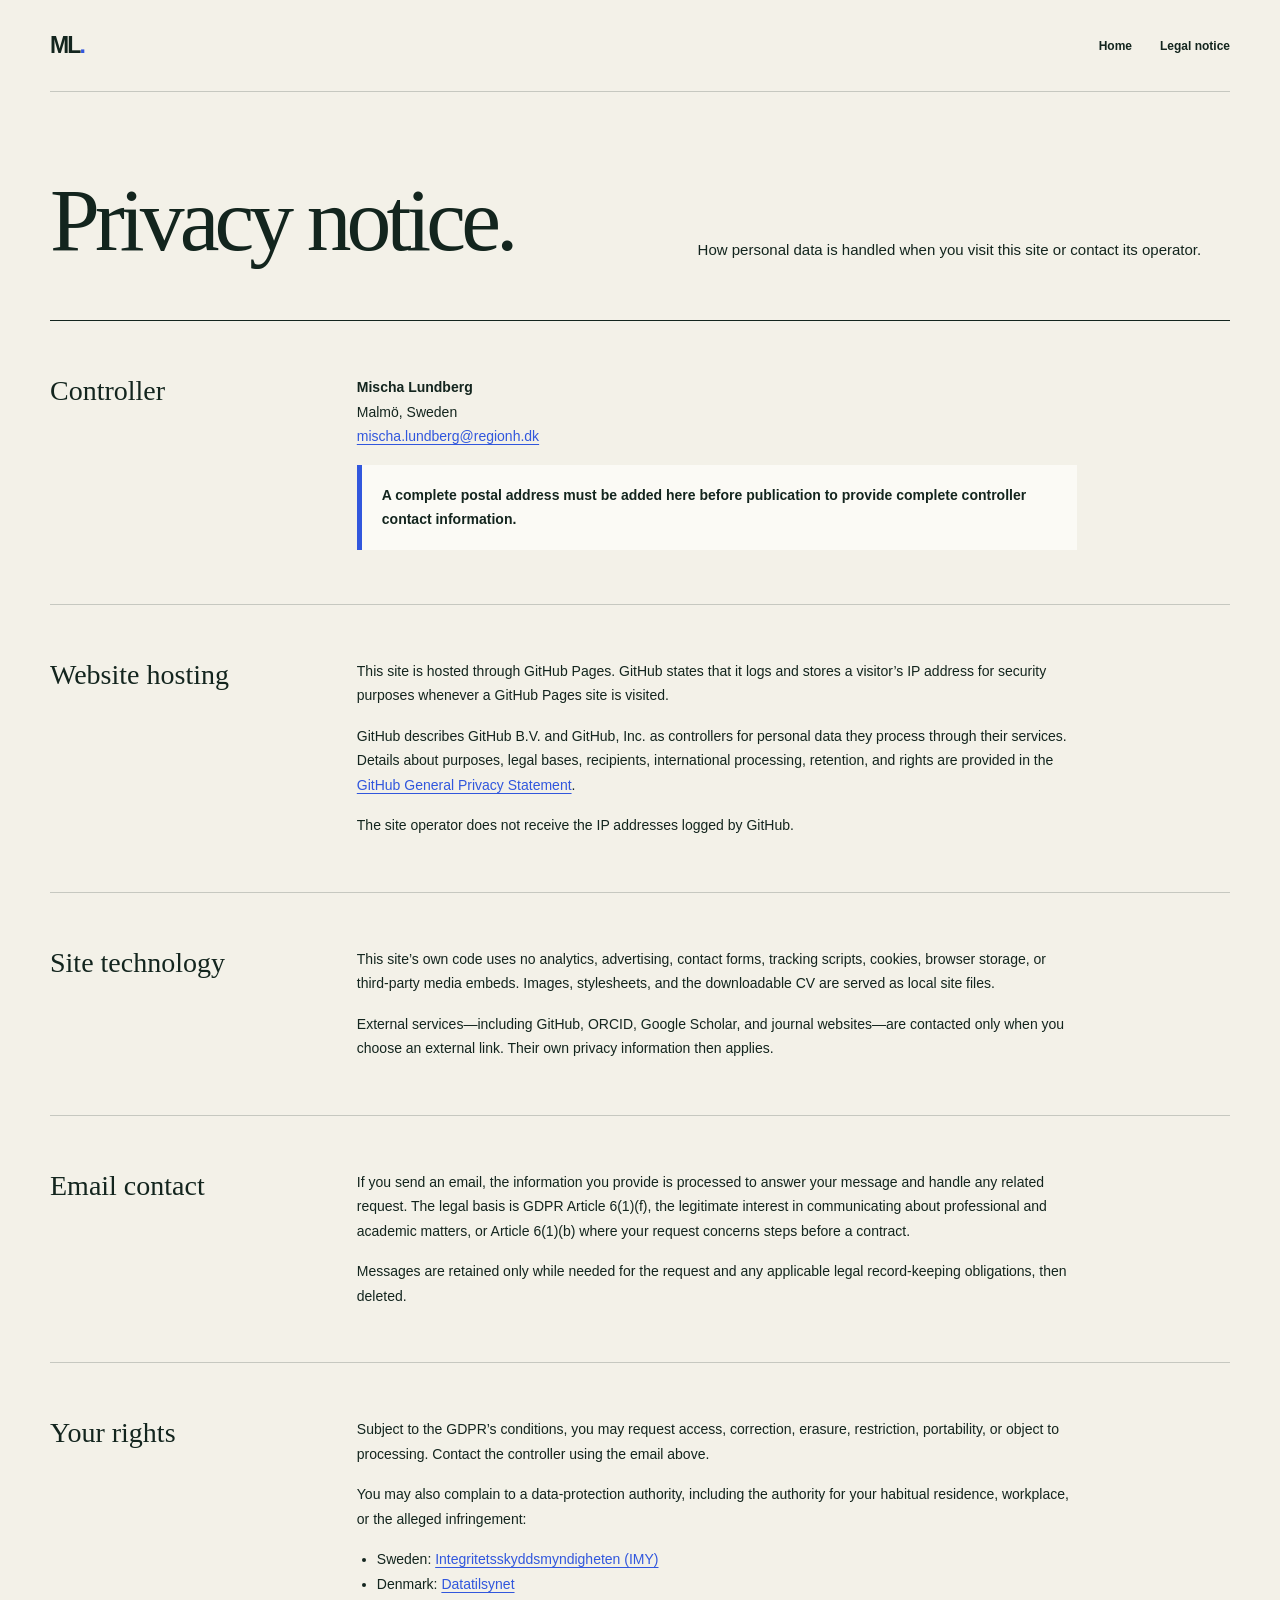
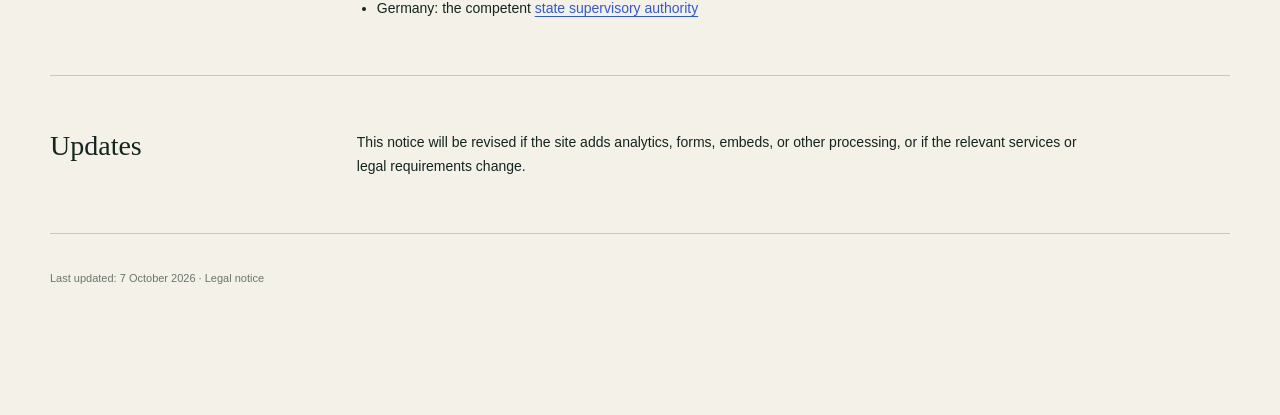
==== privacy.html @ 3fedbc3c "Updated to also include GDPR regulations." ====
<!doctype html>
<html lang="en">
  <head>
    <meta charset="utf-8">
    <meta name="viewport" content="width=device-width, initial-scale=1">
    <title>Privacy Notice | Mischa Lundberg</title>
    <meta name="description" content="Privacy information for Mischa Lundberg’s personal academic website.">
    <link rel="icon" href="mischa-lundberg.png">
    <link rel="stylesheet" href="styles.css">
  </head>
  <body>
    <main>
      <header class="site-header shell">
        <a class="wordmark" href="index.html" aria-label="Mischa Lundberg, home">ML<span>.</span></a>
        <nav aria-label="Legal navigation"><a href="index.html">Home</a><a href="legal.html">Legal notice</a></nav>
      </header>

      <article class="legal-main shell">
        <header class="legal-hero">
          <h1>Privacy notice.</h1>
          <p>How personal data is handled when you visit this site or contact its operator.</p>
        </header>

        <section class="legal-grid">
          <h2>Controller</h2>
          <div class="legal-copy">
            <address><strong>Mischa Lundberg</strong><br>Malmö, Sweden<br><a href="mailto:mischa.lundberg@regionh.dk">mischa.lundberg@regionh.dk</a></address>
            <p class="legal-alert">A complete postal address must be added here before publication to provide complete controller contact information.</p>
          </div>
        </section>

        <section class="legal-grid">
          <h2>Website hosting</h2>
          <div class="legal-copy">
            <p>This site is hosted through GitHub Pages. GitHub states that it logs and stores a visitor’s IP address for security purposes whenever a GitHub Pages site is visited.</p>
            <p>GitHub describes GitHub B.V. and GitHub, Inc. as controllers for personal data they process through their services. Details about purposes, legal bases, recipients, international processing, retention, and rights are provided in the <a href="https://docs.github.com/en/site-policy/privacy-policies/github-general-privacy-statement">GitHub General Privacy Statement</a>.</p>
            <p>The site operator does not receive the IP addresses logged by GitHub.</p>
          </div>
        </section>

        <section class="legal-grid">
          <h2>Site technology</h2>
          <div class="legal-copy">
            <p>This site’s own code uses no analytics, advertising, contact forms, tracking scripts, cookies, browser storage, or third-party media embeds. Images, stylesheets, and the downloadable CV are served as local site files.</p>
            <p>External services—including GitHub, ORCID, Google Scholar, and journal websites—are contacted only when you choose an external link. Their own privacy information then applies.</p>
          </div>
        </section>

        <section class="legal-grid">
          <h2>Email contact</h2>
          <div class="legal-copy">
            <p>If you send an email, the information you provide is processed to answer your message and handle any related request. The legal basis is GDPR Article 6(1)(f), the legitimate interest in communicating about professional and academic matters, or Article 6(1)(b) where your request concerns steps before a contract.</p>
            <p>Messages are retained only while needed for the request and any applicable legal record-keeping obligations, then deleted.</p>
          </div>
        </section>

        <section class="legal-grid">
          <h2>Your rights</h2>
          <div class="legal-copy">
            <p>Subject to the GDPR’s conditions, you may request access, correction, erasure, restriction, portability, or object to processing. Contact the controller using the email above.</p>
            <p>You may also complain to a data-protection authority, including the authority for your habitual residence, workplace, or the alleged infringement:</p>
            <ul>
              <li>Sweden: <a href="https://www.imy.se/en/">Integritetsskyddsmyndigheten (IMY)</a></li>
              <li>Denmark: <a href="https://www.datatilsynet.dk/english/">Datatilsynet</a></li>
              <li>Germany: the competent <a href="https://www.baden-wuerttemberg.datenschutz.de/die-landesbeauftragten-fur-den-datenschutz-uebersicht/">state supervisory authority</a></li>
            </ul>
          </div>
        </section>

        <section class="legal-grid">
          <h2>Updates</h2>
          <div class="legal-copy"><p>This notice will be revised if the site adds analytics, forms, embeds, or other processing, or if the relevant services or legal requirements change.</p></div>
        </section>

        <p class="legal-meta">Last updated: 7 October 2026 · <a href="legal.html">Legal notice</a></p>
      </article>
    </main>
  </body>
</html>
---- styles.css ----
:root {
  --ink: #13251e;
  --paper: #f3f1e8;
  --white: #fbfaf5;
  --blue: #3157dd;
  --mint: #bde8c7;
  --line: rgba(19, 37, 30, 0.2);
}

* { box-sizing: border-box; }
html { scroll-behavior: smooth; }
body {
  margin: 0;
  background: var(--paper);
  color: var(--ink);
  font-family: Arial, Helvetica, sans-serif;
  -webkit-font-smoothing: antialiased;
}
a { color: inherit; text-decoration: none; }
.shell { width: min(1180px, calc(100% - 64px)); margin-inline: auto; }

.site-header {
  height: 92px;
  display: flex;
  align-items: center;
  justify-content: space-between;
  border-bottom: 1px solid var(--line);
}
.wordmark {
  font: 700 23px/1 Arial, sans-serif;
  letter-spacing: -0.08em;
}
.wordmark span { color: var(--blue); }
nav { display: flex; gap: 28px; font-size: 12px; font-weight: 700; }
nav a { transition: color .2s ease; }
nav a:hover { color: var(--blue); }

.hero {
  min-height: 690px;
  display: grid;
  grid-template-columns: minmax(0, 1fr) 365px;
  gap: 8vw;
  align-items: center;
  padding-block: 72px 88px;
}
.eyebrow {
  display: flex;
  align-items: center;
  gap: 10px;
  margin: 0 0 26px;
  font-size: 11px;
  line-height: 1;
  font-weight: 800;
  letter-spacing: .15em;
  text-transform: uppercase;
}
.eyebrow span { width: 28px; height: 2px; background: var(--blue); }
.hero h1 {
  margin: 0;
  font-family: Georgia, "Times New Roman", serif;
  font-size: clamp(58px, 6.8vw, 96px);
  font-weight: 400;
  line-height: .91;
  letter-spacing: -.055em;
}
.hero h1 em { color: var(--blue); }
.hero-intro {
  max-width: 610px;
  margin: 35px 0 0;
  font-size: 18px;
  line-height: 1.6;
}
.hero-actions { display: flex; flex-wrap: wrap; gap: 12px; margin-top: 34px; }
.button {
  min-height: 50px;
  display: inline-flex;
  align-items: center;
  justify-content: center;
  gap: 18px;
  padding: 0 20px;
  border: 1px solid var(--ink);
  font-size: 12px;
  font-weight: 800;
  transition: transform .2s ease, background .2s ease, color .2s ease;
}
.button:hover { transform: translateY(-2px); }
.button-primary { background: var(--ink); color: var(--white); }
.button-primary:hover { background: var(--blue); border-color: var(--blue); }
.button-ghost:hover { background: var(--white); }
.profile-card { align-self: stretch; display: flex; flex-direction: column; justify-content: center; }
.portrait-wrap {
  position: relative;
  margin-left: 26px;
  border: 1px solid var(--ink);
  background: var(--mint);
  box-shadow: -26px 26px 0 var(--blue);
}
.portrait-wrap img {
  display: block;
  width: 100%;
  height: auto;
  aspect-ratio: 1;
  object-fit: cover;
  mix-blend-mode: multiply;
  filter: grayscale(1) contrast(1.06);
}
.portrait-index {
  position: absolute;
  right: 12px;
  top: 12px;
  background: var(--paper);
  padding: 7px 9px;
  font-size: 10px;
  font-weight: 800;
  letter-spacing: .1em;
}
.profile-meta { margin: 54px 0 0 26px; display: grid; grid-template-columns: 1fr 1.55fr; gap: 16px; }
.profile-meta div { border-top: 1px solid var(--ink); padding-top: 10px; }
.profile-meta span { display: block; margin-bottom: 7px; font-size: 9px; font-weight: 800; letter-spacing: .12em; text-transform: uppercase; opacity: .55; }
.profile-meta strong { display: block; font-size: 12px; line-height: 1.45; }

.statement-band { overflow: hidden; background: var(--blue); color: white; }
.statement-inner { min-height: 86px; display: flex; align-items: center; justify-content: space-between; gap: 25px; }
.statement-inner p { margin: 0; font-family: Georgia, serif; font-size: clamp(20px, 2.3vw, 31px); font-style: italic; white-space: nowrap; }
.statement-inner span { color: var(--mint); }

.research-section {
  display: grid;
  grid-template-columns: .8fr 1.2fr;
  gap: 7vw;
  align-items: center;
  padding-block: 118px 124px;
  border-bottom: 1px solid var(--line);
}
.research-copy h2 {
  margin: 0;
  font: 400 clamp(42px, 4.8vw, 65px)/1.02 Georgia, serif;
  letter-spacing: -.045em;
}
.research-copy > p:not(.eyebrow) { max-width: 540px; font-size: 14px; line-height: 1.75; }
.research-copy .research-lead { margin-top: 32px; font-size: 18px !important; line-height: 1.55 !important; }
.research-links { display: flex; gap: 24px; margin-top: 32px; }
.research-links a { border-bottom: 1px solid; padding-bottom: 4px; font-size: 11px; font-weight: 800; }
.research-links a:hover { color: var(--blue); }
.research-visual { margin: 0; }
.research-visual img {
  display: block;
  width: 100%;
  height: auto;
  border: 1px solid var(--ink);
  box-shadow: 18px 18px 0 var(--mint);
}
.research-visual figcaption {
  margin-top: 28px;
  font-size: 9px;
  font-weight: 800;
  letter-spacing: .1em;
  text-transform: uppercase;
  opacity: .55;
}

.work-section { padding-block: 118px 126px; }
.section-heading { display: grid; grid-template-columns: 1.5fr 1fr; gap: 12vw; align-items: end; margin-bottom: 62px; }
.section-heading h2, .about-copy h2 { margin: 0; font-family: Georgia, serif; font-size: clamp(42px, 5vw, 68px); font-weight: 400; line-height: 1.02; letter-spacing: -.04em; }
.section-heading > p { margin: 0; font-size: 16px; line-height: 1.6; }
.project-list { border-top: 1px solid var(--ink); }
.project-row {
  display: grid;
  grid-template-columns: 52px 1fr 320px 32px;
  gap: 22px;
  align-items: center;
  padding: 34px 10px 34px 0;
  border-bottom: 1px solid var(--ink);
  transition: background .22s ease, padding .22s ease;
}
.project-row:hover { background: var(--white); padding-left: 16px; }
.project-number { align-self: start; padding-top: 7px; font-size: 10px; font-weight: 800; color: var(--blue); }
.project-main h3 { margin: 0 0 8px; font: 400 29px/1.1 Georgia, serif; }
.project-main p { max-width: 600px; margin: 0; font-size: 13px; line-height: 1.55; opacity: .72; }
.project-tags { display: flex; justify-content: flex-end; flex-wrap: wrap; gap: 7px; }
.project-tags span { border: 1px solid var(--line); border-radius: 99px; padding: 7px 10px; font-size: 9px; font-weight: 800; letter-spacing: .05em; text-transform: uppercase; }
.project-arrow { font-size: 21px; text-align: right; transition: transform .2s ease; }
.project-row:hover .project-arrow { transform: translate(3px, -3px); color: var(--blue); }
.all-work-link { display: inline-flex; gap: 12px; margin-top: 30px; border-bottom: 1px solid; padding-bottom: 4px; font-size: 12px; font-weight: 800; }

.publications-section { background: var(--blue); color: white; padding-block: 118px 126px; }
.publications-heading { margin-bottom: 58px; }
.publications-heading h2 { color: white; }
.publications-heading .eyebrow span { background: var(--mint); }
.publications-heading > p { color: rgba(255,255,255,.76); }
.publication-list { border-top: 1px solid rgba(255,255,255,.55); }
.publication-row {
  display: grid;
  grid-template-columns: 62px minmax(0, 1fr) 220px 32px;
  gap: 22px;
  align-items: center;
  padding: 27px 10px 27px 0;
  border-bottom: 1px solid rgba(255,255,255,.55);
  transition: background .2s ease, padding .2s ease;
}
.publication-row:hover { background: rgba(255,255,255,.08); padding-left: 14px; }
.publication-row.featured { background: var(--mint); color: var(--ink); border-color: var(--ink); padding-inline: 14px 10px; }
.publication-row.featured + .publication-row { border-top-color: var(--ink); }
.publication-year { align-self: start; padding-top: 5px; font-size: 10px; font-weight: 800; letter-spacing: .08em; }
.publication-main h3 { margin: 6px 0 9px; font: 400 23px/1.16 Georgia, serif; }
.publication-main p { margin: 0; font-size: 11px; line-height: 1.55; opacity: .72; }
.author-badge {
  display: inline-block;
  border: 1px solid currentColor;
  border-radius: 99px;
  padding: 5px 8px;
  font-size: 8px;
  font-weight: 900;
  letter-spacing: .08em;
  text-transform: uppercase;
}
.publication-journal { font-size: 11px; line-height: 1.45; opacity: .78; }
.publication-arrow { font-size: 19px; text-align: right; }
.all-publications-link { display: inline-flex; gap: 12px; margin-top: 30px; border-bottom: 1px solid; padding-bottom: 4px; font-size: 12px; font-weight: 800; }

.about-section { background: var(--ink); color: var(--white); padding-block: 118px 132px; }
.about-grid { display: grid; grid-template-columns: 1fr 3fr; gap: 9vw; }
.eyebrow.light span { background: var(--mint); }
.about-index { margin-top: 220px; color: var(--mint); font-size: 10px; font-weight: 800; letter-spacing: .12em; }
.about-copy h2 { max-width: 850px; color: var(--mint); }
.about-detail { max-width: 680px; margin: 58px 0 0 auto; display: grid; grid-template-columns: 1fr 1fr; gap: 42px; }
.about-detail p { margin: 0; font-size: 14px; line-height: 1.75; color: rgba(255,255,255,.75); }
.contact-list { display: grid; gap: 14px; align-content: start; }
.contact-list a { display: flex; justify-content: space-between; gap: 12px; border-bottom: 1px solid rgba(255,255,255,.35); padding-bottom: 10px; font-size: 11px; font-weight: 800; }
.contact-list a:hover { color: var(--mint); }
.contact-list span { font-weight: 400; opacity: .72; }

.site-footer { min-height: 150px; display: grid; grid-template-columns: 1fr auto 70px; gap: 38px; align-items: center; }
.site-footer p { margin: 0; font-size: 15px; font-weight: 800; }
.site-footer > div > span { display: block; margin-top: 5px; font-size: 10px; opacity: .58; text-transform: uppercase; letter-spacing: .08em; }
.footer-links { display: flex; flex-wrap: wrap; justify-content: flex-end; gap: 14px 24px; font-size: 11px; font-weight: 800; }
.footer-links a:hover { color: var(--blue); }
.copyright { text-align: right; font-size: 10px !important; opacity: .5; }

.legal-main { padding-block: 86px 120px; }
.legal-hero { display: grid; grid-template-columns: 1fr 1fr; gap: 9vw; align-items: end; padding-bottom: 58px; border-bottom: 1px solid var(--ink); }
.legal-hero h1 { max-width: 720px; margin: 0; font: 400 clamp(52px, 7vw, 92px)/.94 Georgia, serif; letter-spacing: -.055em; }
.legal-hero > p { margin: 0; font-size: 15px; line-height: 1.7; }
.legal-grid { display: grid; grid-template-columns: 230px minmax(0, 720px); gap: 6vw; padding-block: 54px; border-bottom: 1px solid var(--line); }
.legal-grid h2 { margin: 0; font: 400 28px/1.15 Georgia, serif; }
.legal-copy { display: grid; gap: 16px; }
.legal-copy h3 { margin: 18px 0 0; font: 700 15px/1.4 Arial, sans-serif; }
.legal-copy p, .legal-copy li, .legal-copy address { margin: 0; font-size: 14px; line-height: 1.75; font-style: normal; }
.legal-copy ul { margin: 0; padding-left: 20px; }
.legal-copy a { color: var(--blue); text-decoration: underline; text-underline-offset: 3px; }
.legal-alert { border-left: 5px solid var(--blue); background: var(--white); padding: 18px 20px; font-weight: 700; }
.legal-meta { margin-top: 38px; font-size: 11px; opacity: .6; }

@media (max-width: 900px) {
  .hero { grid-template-columns: 1fr 300px; gap: 7vw; }
  .research-section { grid-template-columns: 1fr; }
  .research-copy { max-width: 670px; }
  .project-row { grid-template-columns: 42px 1fr 32px; }
  .project-tags { display: none; }
  .publication-row { grid-template-columns: 52px 1fr 32px; }
  .publication-journal { display: none; }
  .section-heading { gap: 6vw; }
}

@media (max-width: 700px) {
  .shell { width: min(100% - 36px, 580px); }
  .site-header { height: 76px; }
  nav { gap: 16px; font-size: 10px; }
  nav a:nth-child(2), nav a:nth-child(4) { display: none; }
  .hero { grid-template-columns: 1fr; padding-block: 60px 74px; }
  .hero h1 { font-size: clamp(53px, 16vw, 74px); }
  .hero-intro { font-size: 16px; }
  .profile-card { width: min(100% - 20px, 390px); margin: 34px auto 0; }
  .profile-meta { margin-top: 49px; }
  .statement-inner { width: max-content; min-height: 70px; padding-inline: 18px; }
  .statement-inner p:nth-of-type(n+3), .statement-inner span:nth-of-type(n+3) { display: none; }
  .research-section { padding-block: 88px 94px; }
  .research-visual img { box-shadow: 10px 10px 0 var(--mint); }
  .work-section { padding-block: 88px 96px; }
  .section-heading { grid-template-columns: 1fr; gap: 24px; margin-bottom: 42px; }
  .section-heading > p { max-width: 480px; }
  .project-row { grid-template-columns: 34px 1fr 24px; gap: 10px; padding-block: 25px; }
  .project-main h3 { font-size: 24px; }
  .publications-section { padding-block: 88px 96px; }
  .publication-row { grid-template-columns: 42px 1fr 22px; gap: 10px; padding-block: 23px; }
  .publication-main h3 { font-size: 19px; }
  .publication-row.featured { padding-left: 10px; }
  .about-section { padding-block: 88px 100px; }
  .about-grid { grid-template-columns: 1fr; gap: 25px; }
  .about-index { display: none; }
  .about-detail { grid-template-columns: 1fr; gap: 18px; margin-top: 40px; }
  .site-footer { grid-template-columns: 1fr auto; min-height: 180px; }
  .footer-links { flex-direction: column; gap: 9px; text-align: right; }
  .copyright { display: none; }
  .legal-main { padding-block: 58px 90px; }
  .legal-hero, .legal-grid { grid-template-columns: 1fr; gap: 24px; }
  .legal-hero { padding-bottom: 40px; }
}

@media (prefers-reduced-motion: reduce) {
  html { scroll-behavior: auto; }
  *, *::before, *::after { transition-duration: .01ms !important; }
}
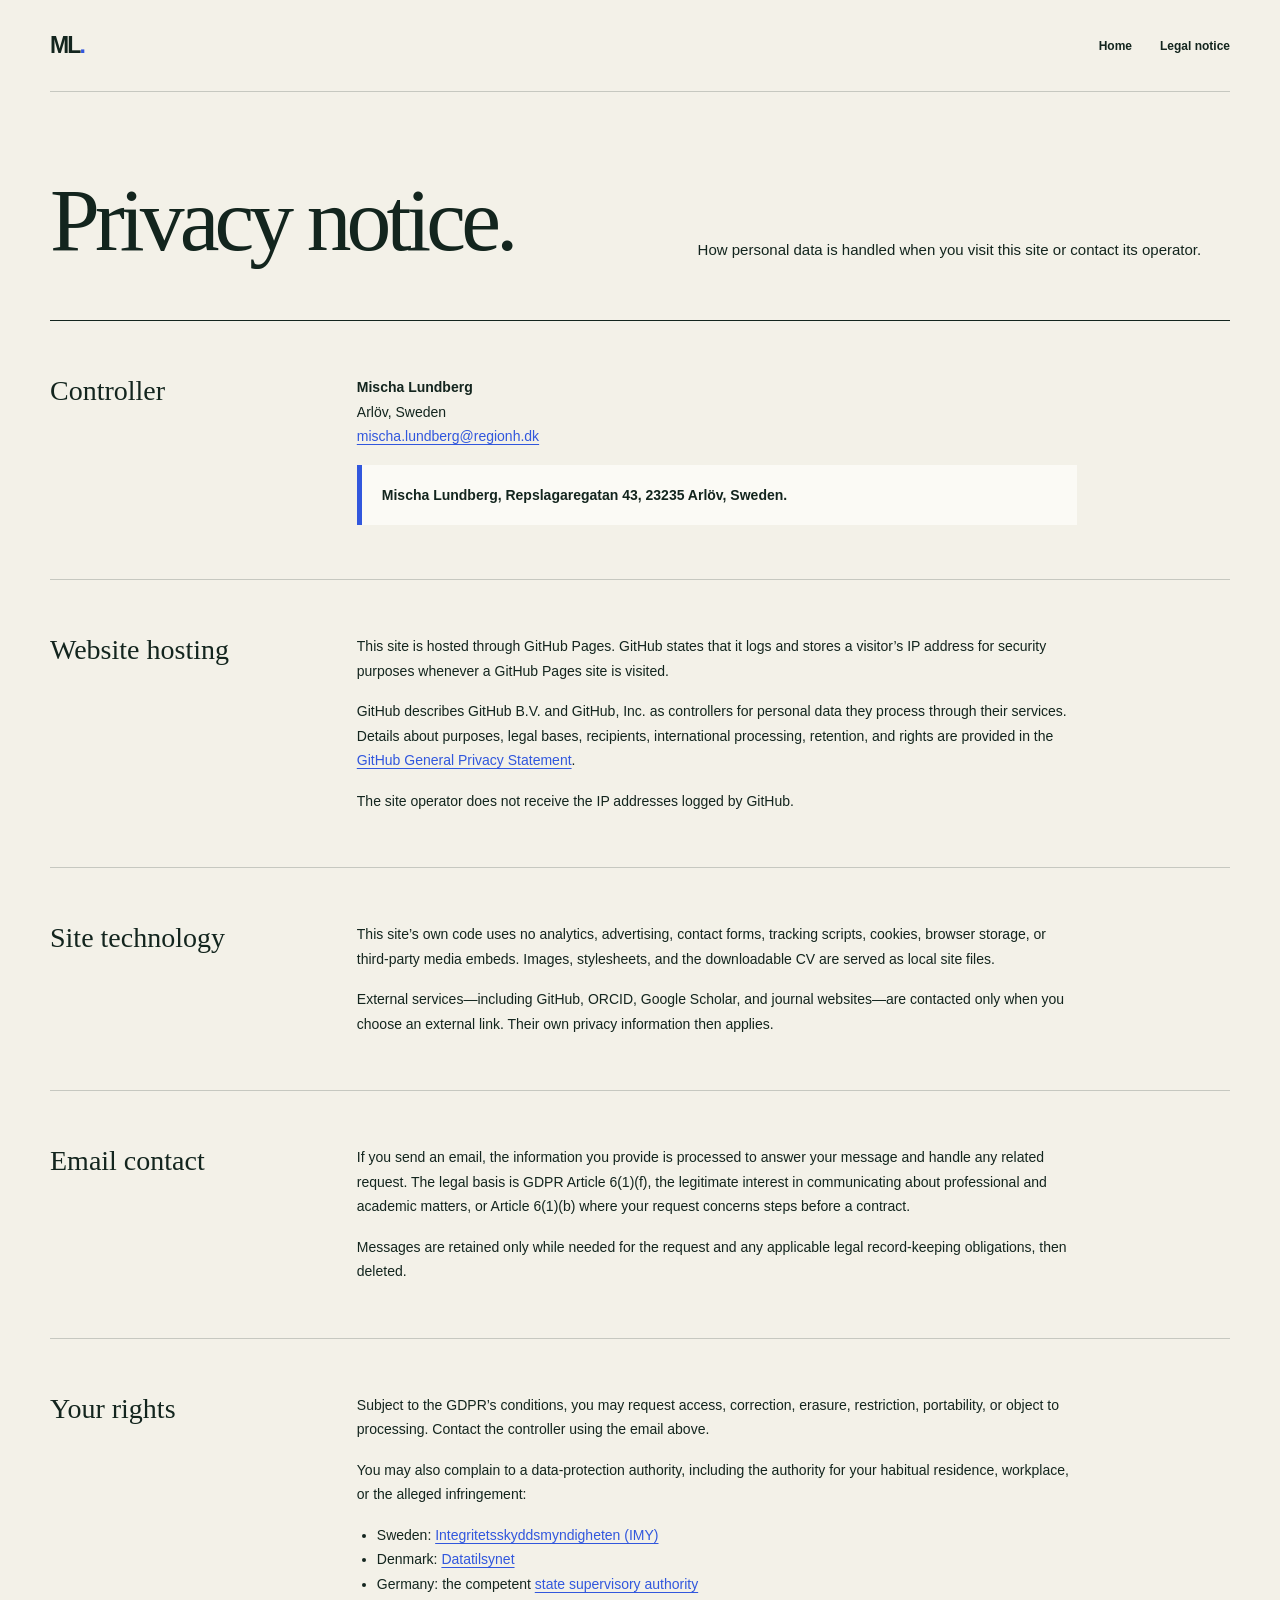
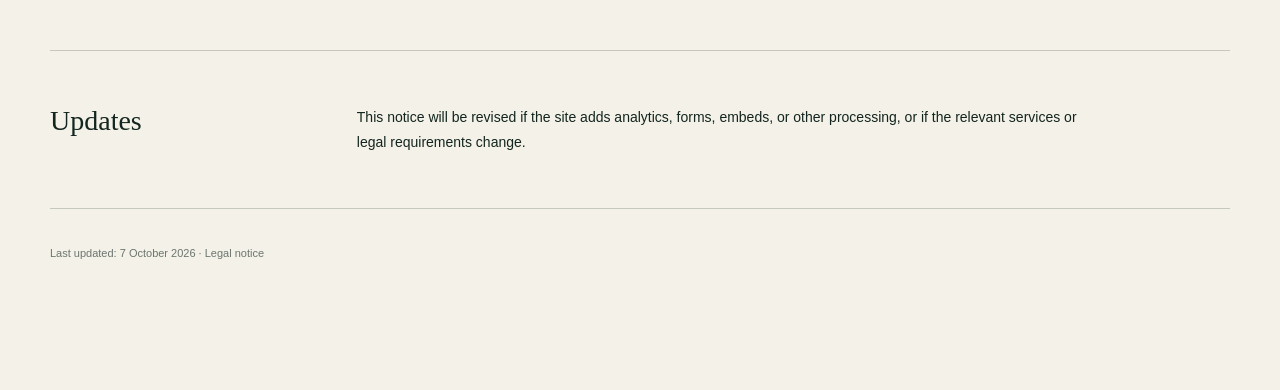
==== commit 79435379: "Update to privacy.html" ====
--- a/privacy.html
+++ b/privacy.html
@@ -24,8 +24,8 @@
         <section class="legal-grid">
           <h2>Controller</h2>
           <div class="legal-copy">
-            <address><strong>Mischa Lundberg</strong><br>Malmö, Sweden<br><a href="mailto:mischa.lundberg@regionh.dk">mischa.lundberg@regionh.dk</a></address>
-            <p class="legal-alert">A complete postal address must be added here before publication to provide complete controller contact information.</p>
+            <address><strong>Mischa Lundberg</strong><br>Arlöv, Sweden<br><a href="mailto:mischa.lundberg@regionh.dk">mischa.lundberg@regionh.dk</a></address>
+            <p class="legal-alert">Mischa Lundberg, Repslagaregatan 43, 23235 Arlöv, Sweden.</p>
           </div>
         </section>
 
